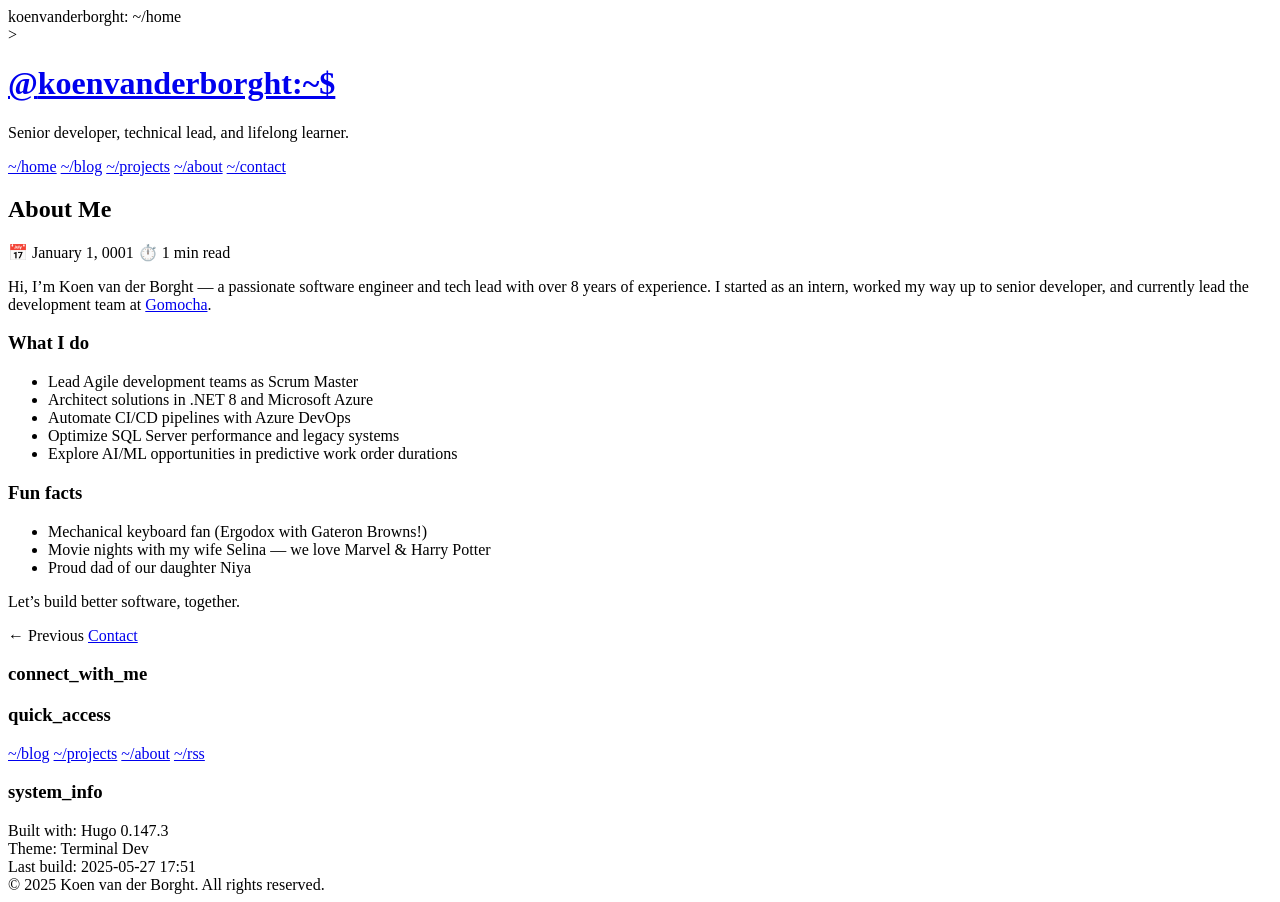
==== docs/about/index.html @ fac9dda0 "Started using my own terminal-dev theme in my hugo site." ====
<!DOCTYPE html>
<html lang="en">
<head>
    <meta charset="UTF-8">
<meta name="viewport" content="width=device-width, initial-scale=1.0">
<meta name="description" content="Senior developer, technical lead, and lifelong learner.">
<meta name="author" content="">


<meta property="og:type" content="article">
<meta property="og:url" content="https://KoenvanderBorght-Dev.github.io/about/">
<meta property="og:title" content="About Me | Koen van der Borght">
<meta property="og:description" content="Senior developer, technical lead, and lifelong learner.">


<meta property="twitter:card" content="summary_large_image">
<meta property="twitter:url" content="https://KoenvanderBorght-Dev.github.io/about/">
<meta property="twitter:title" content="About Me | Koen van der Borght">
<meta property="twitter:description" content="Senior developer, technical lead, and lifelong learner.">

<title>About Me | Koen van der Borght</title>


<link rel="icon" type="image/x-icon" href="/favicon.ico">


<link rel="preconnect" href="https://fonts.googleapis.com">
<link rel="preconnect" href="https://fonts.gstatic.com" crossorigin>
<link href="https://fonts.googleapis.com/css2?family=JetBrains+Mono:wght@300;400;500;600;700&display=swap" rel="stylesheet">



<link rel="stylesheet" href="https://KoenvanderBorght-Dev.github.io/main.667012a0ff3ccc89075d905281f6a022bd461cbce9c1d4cb90caf05ed3f51a40.css" integrity="sha256-ZnASoP88zIkHXZBSgfagIr1GHLzpwdTLkMrwXtP1GkA=">



<script type="application/ld+json">
{
    "@context": "https://schema.org",
    "@type": "BlogPosting",
    "name": "About Me",
    "headline": "About Me",
    "description": "Senior developer, technical lead, and lifelong learner.",
    "url": "https:\/\/KoenvanderBorght-Dev.github.io\/about\/",
    "author": {
        "@type": "Person",
        "name": ""
    },
    "datePublished": "0001-01-01T00:00:00Z",
    "dateModified": "0001-01-01T00:00:00Z"
}
</script>
</head>
<body>
    <div class="terminal-window">
        <div class="terminal-header">
            <div class="terminal-button btn-close"></div>
            <div class="terminal-button btn-minimize"></div>
            <div class="terminal-button btn-maximize"></div>
            <div class="terminal-title">koenvanderborght: ~/home</div>
        </div>

        <header class="header">
    <div class="logo-container">
        <div class="logo">></div>
        <h1 class="site-title">
            <a href="https://KoenvanderBorght-Dev.github.io/">
                <span class="accent">@</span>koenvanderborght<span class="accent">:~$</span>
            </a>
        </h1>
    </div>
    <p class="tagline">Senior developer, technical lead, and lifelong learner.</p>
    
    <nav class="nav">
        <a href="https://KoenvanderBorght-Dev.github.io/" class="nav-item ">~/home</a>
        <a href="/posts" class="nav-item ">~/blog</a>
        <a href="/projects" class="nav-item ">~/projects</a>
        <a href="/about" class="nav-item ">~/about</a>
        <a href="/contact" class="nav-item ">~/contact</a>
    </nav>
</header>

        <main class="main-content">
            
<article class="single-post">
    <header class="post-header">
        <h1 class="post-title">About Me</h1>
        <div class="post-meta">
            <span class="post-date">📅 January 1, 0001</span>
            <span class="post-reading-time">⏱️ 1 min read</span>
            
        </div>
        
    </header>
    
    <div class="post-content">
        <p>Hi, I’m Koen van der Borght — a passionate software engineer and tech lead with over 8 years of experience. I started as an intern, worked my way up to senior developer, and currently lead the development team at <a href="https://www.gomocha.com">Gomocha</a>.</p>
<h3 id="what-i-do">What I do</h3>
<ul>
<li>Lead Agile development teams as Scrum Master</li>
<li>Architect solutions in .NET 8 and Microsoft Azure</li>
<li>Automate CI/CD pipelines with Azure DevOps</li>
<li>Optimize SQL Server performance and legacy systems</li>
<li>Explore AI/ML opportunities in predictive work order durations</li>
</ul>
<h3 id="fun-facts">Fun facts</h3>
<ul>
<li>Mechanical keyboard fan (Ergodox with Gateron Browns!)</li>
<li>Movie nights with my wife Selina — we love Marvel &amp; Harry Potter</li>
<li>Proud dad of our daughter Niya</li>
</ul>
<p>Let’s build better software, together.</p>

    </div>
    
    <footer class="post-footer">
        <div class="post-nav">
            
            <div class="post-nav-item prev">
                <span class="post-nav-label">← Previous</span>
                <a href="https://KoenvanderBorght-Dev.github.io/contact/" class="post-nav-title">Contact</a>
            </div>
            
            
            
        </div>
    </footer>
</article>


            
        </main>


        <footer class="footer">
    <div class="footer-content">
        <div class="footer-section">
            <h3 class="footer-title">connect_with_me</h3>
            <div class="social-links">
                
                
                
                
            </div>
        </div>
        
        <div class="footer-section">
            <h3 class="footer-title">quick_access</h3>
            <div class="footer-links">
                <a href="/posts" class="footer-link">~/blog</a>
                <a href="/projects" class="footer-link">~/projects</a>
                <a href="/about" class="footer-link">~/about</a>
                <a href="/index.xml" class="footer-link">~/rss</a>
            </div>
        </div>
        
        <div class="footer-section">
            <h3 class="footer-title">system_info</h3>
            <div class="system-info">
                <div class="info-line">
                    <span class="info-label">Built with:</span>
                    <span class="info-value">Hugo 0.147.3</span>
                </div>
                <div class="info-line">
                    <span class="info-label">Theme:</span>
                    <span class="info-value">Terminal Dev</span>
                </div>
                <div class="info-line">
                    <span class="info-label">Last build:</span>
                    <span class="info-value">2025-05-27 17:51</span>
                </div>
            </div>
        </div>
    </div>
    
    <div class="footer-bottom">
        <div class="copyright">
            <span>© 2025 Koen van der Borght. All rights reserved.</span>
        </div>
    </div>
</footer>
    </div>

    
</body>
</html>
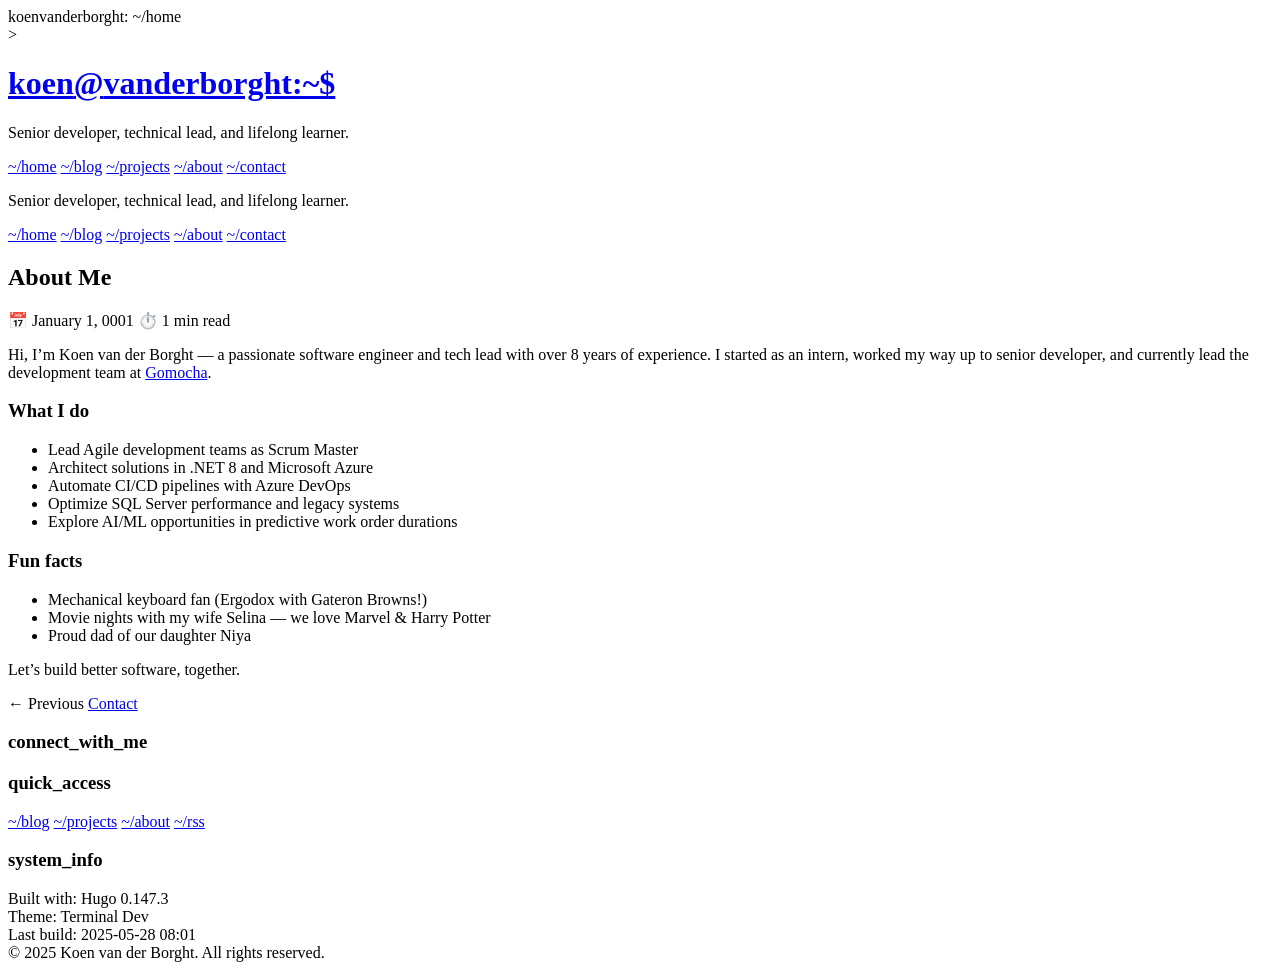
==== commit a4d85f83: "Updated logos, used new theme version with the adjusted header spacing." ====
--- a/docs/about/index.html
+++ b/docs/about/index.html
@@ -1,6 +1,6 @@
 <!DOCTYPE html>
 <html lang="en">
-<head>
+<head><script src="/livereload.js?mindelay=10&amp;v=2&amp;port=1313&amp;path=livereload" data-no-instant defer></script>
     <meta charset="UTF-8">
 <meta name="viewport" content="width=device-width, initial-scale=1.0">
 <meta name="description" content="Senior developer, technical lead, and lifelong learner.">
@@ -8,13 +8,13 @@
 
 
 <meta property="og:type" content="article">
-<meta property="og:url" content="https://KoenvanderBorght-Dev.github.io/about/">
+<meta property="og:url" content="http://localhost:1313/about/">
 <meta property="og:title" content="About Me | Koen van der Borght">
 <meta property="og:description" content="Senior developer, technical lead, and lifelong learner.">
 
 
 <meta property="twitter:card" content="summary_large_image">
-<meta property="twitter:url" content="https://KoenvanderBorght-Dev.github.io/about/">
+<meta property="twitter:url" content="http://localhost:1313/about/">
 <meta property="twitter:title" content="About Me | Koen van der Borght">
 <meta property="twitter:description" content="Senior developer, technical lead, and lifelong learner.">
 
@@ -30,7 +30,7 @@
 
 
 
-<link rel="stylesheet" href="https://KoenvanderBorght-Dev.github.io/main.667012a0ff3ccc89075d905281f6a022bd461cbce9c1d4cb90caf05ed3f51a40.css" integrity="sha256-ZnASoP88zIkHXZBSgfagIr1GHLzpwdTLkMrwXtP1GkA=">
+<link rel="stylesheet" href="http://localhost:1313/main.eb59c79e8561cc6eda03739839d04b5a5f5af3908e0c4e579319c4e1d4c982bc.css" integrity="sha256-61nHnoVhzG7aA3OYOdBLWl9a85CODE5XkxnE4dTJgrw=">
 
 
 
@@ -41,7 +41,7 @@
     "name": "About Me",
     "headline": "About Me",
     "description": "Senior developer, technical lead, and lifelong learner.",
-    "url": "https:\/\/KoenvanderBorght-Dev.github.io\/about\/",
+    "url": "http:\/\/localhost:1313\/about\/",
     "author": {
         "@type": "Person",
         "name": ""
@@ -64,15 +64,28 @@
     <div class="logo-container">
         <div class="logo">></div>
         <h1 class="site-title">
-            <a href="https://KoenvanderBorght-Dev.github.io/">
-                <span class="accent">@</span>koenvanderborght<span class="accent">:~$</span>
-            </a>
+            <a href="http://localhost:1313/">koen<span class="accent">@</span>vanderborght<span class="accent">:~$</span>
+</a>
         </h1>
+
+
+
+    </div>
+    <p class="tagline">Senior developer, technical lead, and lifelong learner.</p>
+
+    <nav class="nav">
+        <a href="http://localhost:1313/" class="nav-item ">~/home</a>
+        <a href="/%20posts" class="nav-item ">~/blog</a>
+        <a href="/%20projects" class="nav-item ">~/projects</a>
+        <a href="/%20about" class="nav-item ">~/about</a>
+        <a href="/%20contact" class="nav-item ">~/contact</a>
+    </nav>
+</header>
     </div>
     <p class="tagline">Senior developer, technical lead, and lifelong learner.</p>
     
     <nav class="nav">
-        <a href="https://KoenvanderBorght-Dev.github.io/" class="nav-item ">~/home</a>
+        <a href="http://localhost:1313/" class="nav-item ">~/home</a>
         <a href="/posts" class="nav-item ">~/blog</a>
         <a href="/projects" class="nav-item ">~/projects</a>
         <a href="/about" class="nav-item ">~/about</a>
@@ -118,7 +131,7 @@
             
             <div class="post-nav-item prev">
                 <span class="post-nav-label">← Previous</span>
-                <a href="https://KoenvanderBorght-Dev.github.io/contact/" class="post-nav-title">Contact</a>
+                <a href="http://localhost:1313/contact/" class="post-nav-title">Contact</a>
             </div>
             
             
@@ -167,7 +180,7 @@
                 </div>
                 <div class="info-line">
                     <span class="info-label">Last build:</span>
-                    <span class="info-value">2025-05-27 17:51</span>
+                    <span class="info-value">2025-05-28 08:01</span>
                 </div>
             </div>
         </div>
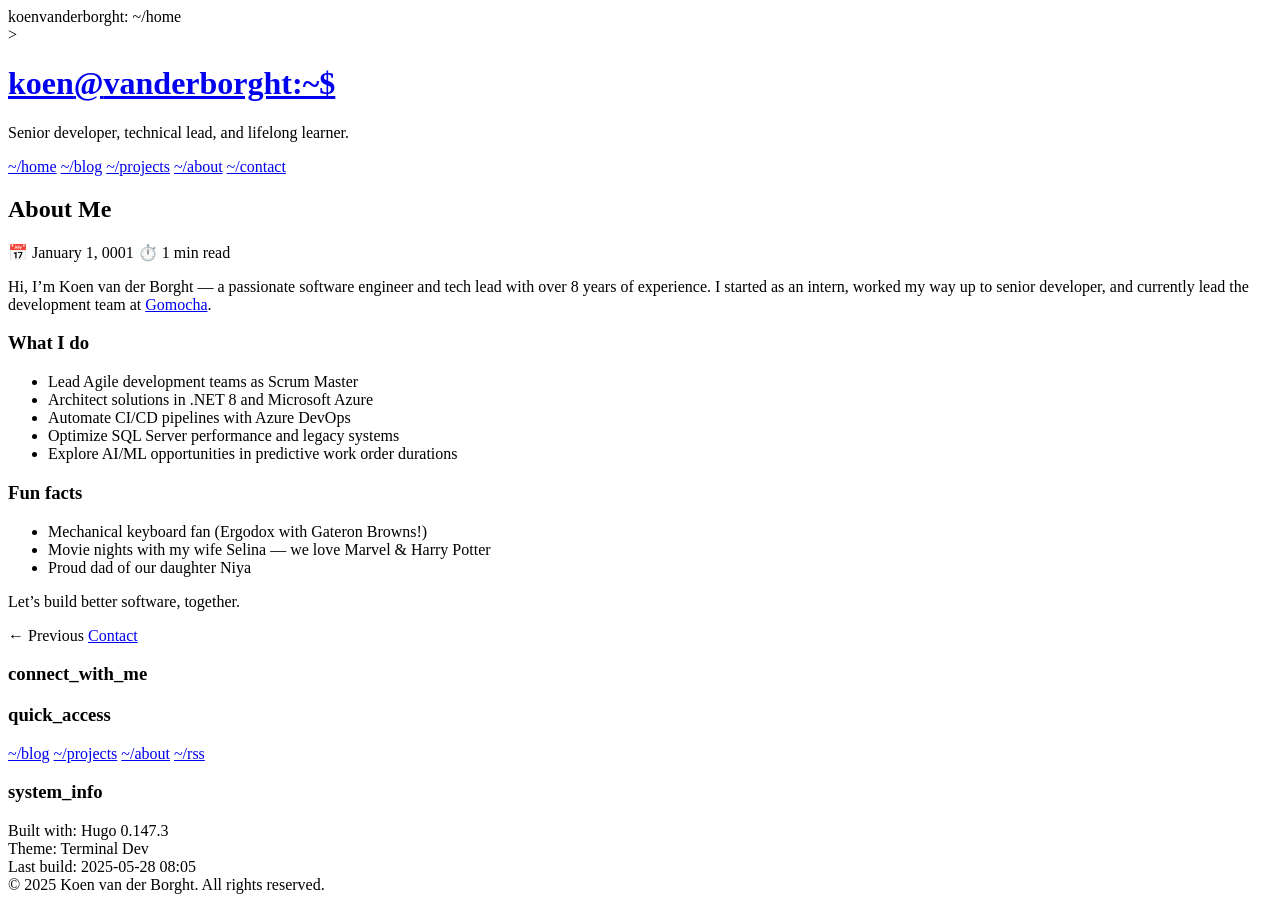
==== commit f4a186ee: "Oops, checked in local build instead of production build." ====
--- a/docs/about/index.html
+++ b/docs/about/index.html
@@ -1,6 +1,6 @@
 <!DOCTYPE html>
 <html lang="en">
-<head><script src="/livereload.js?mindelay=10&amp;v=2&amp;port=1313&amp;path=livereload" data-no-instant defer></script>
+<head>
     <meta charset="UTF-8">
 <meta name="viewport" content="width=device-width, initial-scale=1.0">
 <meta name="description" content="Senior developer, technical lead, and lifelong learner.">
@@ -8,13 +8,13 @@
 
 
 <meta property="og:type" content="article">
-<meta property="og:url" content="http://localhost:1313/about/">
+<meta property="og:url" content="https://KoenvanderBorght-Dev.github.io/about/">
 <meta property="og:title" content="About Me | Koen van der Borght">
 <meta property="og:description" content="Senior developer, technical lead, and lifelong learner.">
 
 
 <meta property="twitter:card" content="summary_large_image">
-<meta property="twitter:url" content="http://localhost:1313/about/">
+<meta property="twitter:url" content="https://KoenvanderBorght-Dev.github.io/about/">
 <meta property="twitter:title" content="About Me | Koen van der Borght">
 <meta property="twitter:description" content="Senior developer, technical lead, and lifelong learner.">
 
@@ -30,7 +30,7 @@
 
 
 
-<link rel="stylesheet" href="http://localhost:1313/main.eb59c79e8561cc6eda03739839d04b5a5f5af3908e0c4e579319c4e1d4c982bc.css" integrity="sha256-61nHnoVhzG7aA3OYOdBLWl9a85CODE5XkxnE4dTJgrw=">
+<link rel="stylesheet" href="https://KoenvanderBorght-Dev.github.io/main.eb59c79e8561cc6eda03739839d04b5a5f5af3908e0c4e579319c4e1d4c982bc.css" integrity="sha256-61nHnoVhzG7aA3OYOdBLWl9a85CODE5XkxnE4dTJgrw=">
 
 
 
@@ -41,7 +41,7 @@
     "name": "About Me",
     "headline": "About Me",
     "description": "Senior developer, technical lead, and lifelong learner.",
-    "url": "http:\/\/localhost:1313\/about\/",
+    "url": "https:\/\/KoenvanderBorght-Dev.github.io\/about\/",
     "author": {
         "@type": "Person",
         "name": ""
@@ -64,32 +64,18 @@
     <div class="logo-container">
         <div class="logo">></div>
         <h1 class="site-title">
-            <a href="http://localhost:1313/">koen<span class="accent">@</span>vanderborght<span class="accent">:~$</span>
-</a>
+            <a href="https://KoenvanderBorght-Dev.github.io/">koen<span class="accent">@</span>vanderborght<span class="accent">:~$</span>
+            </a>
         </h1>
-
-
-
     </div>
     <p class="tagline">Senior developer, technical lead, and lifelong learner.</p>
 
     <nav class="nav">
-        <a href="http://localhost:1313/" class="nav-item ">~/home</a>
+        <a href="https://KoenvanderBorght-Dev.github.io/" class="nav-item ">~/home</a>
         <a href="/%20posts" class="nav-item ">~/blog</a>
         <a href="/%20projects" class="nav-item ">~/projects</a>
         <a href="/%20about" class="nav-item ">~/about</a>
         <a href="/%20contact" class="nav-item ">~/contact</a>
-    </nav>
-</header>
-    </div>
-    <p class="tagline">Senior developer, technical lead, and lifelong learner.</p>
-    
-    <nav class="nav">
-        <a href="http://localhost:1313/" class="nav-item ">~/home</a>
-        <a href="/posts" class="nav-item ">~/blog</a>
-        <a href="/projects" class="nav-item ">~/projects</a>
-        <a href="/about" class="nav-item ">~/about</a>
-        <a href="/contact" class="nav-item ">~/contact</a>
     </nav>
 </header>
 
@@ -131,7 +117,7 @@
             
             <div class="post-nav-item prev">
                 <span class="post-nav-label">← Previous</span>
-                <a href="http://localhost:1313/contact/" class="post-nav-title">Contact</a>
+                <a href="https://KoenvanderBorght-Dev.github.io/contact/" class="post-nav-title">Contact</a>
             </div>
             
             
@@ -180,7 +166,7 @@
                 </div>
                 <div class="info-line">
                     <span class="info-label">Last build:</span>
-                    <span class="info-value">2025-05-28 08:01</span>
+                    <span class="info-value">2025-05-28 08:05</span>
                 </div>
             </div>
         </div>
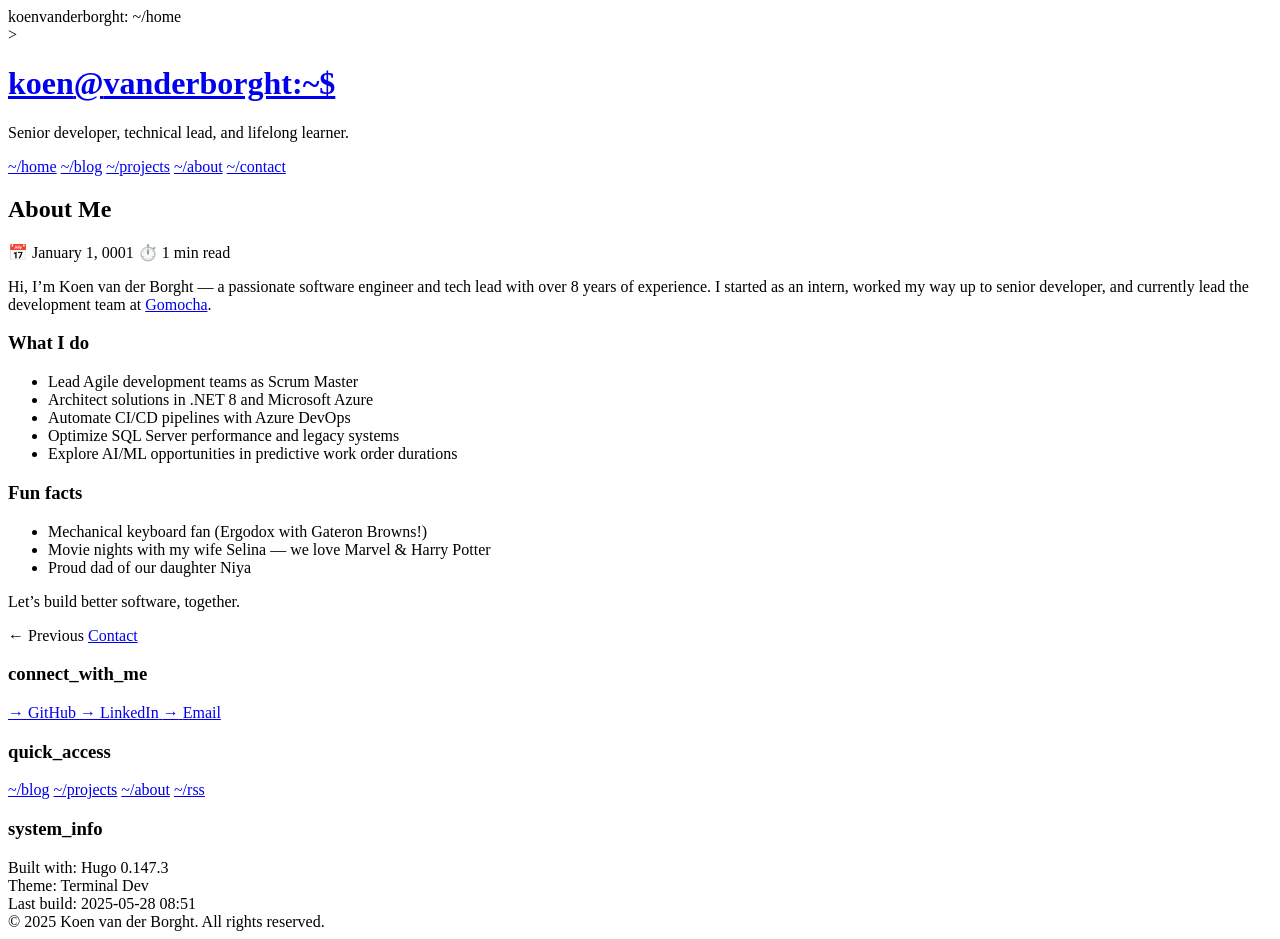
==== commit 4bd70bef: "Added social links" ====
--- a/docs/about/index.html
+++ b/docs/about/index.html
@@ -137,8 +137,23 @@
             <h3 class="footer-title">connect_with_me</h3>
             <div class="social-links">
                 
-                
-                
+                <a href="https://github.com/KoenvanderBorght-Dev/" class="social-link" target="_blank" rel="noopener">
+                    <span class="social-icon">→</span>
+                    <span>GitHub</span>
+                </a>
+                
+                
+                <a href="https://www.linkedin.com/in/koen-van-der-borght-tilburg/" class="social-link" target="_blank" rel="noopener">
+                    <span class="social-icon">→</span>
+                    <span>LinkedIn</span>
+                </a>
+                
+                
+                
+                <a href="mailto:koenvanderborght@outlook.com" class="social-link">
+                    <span class="social-icon">→</span>
+                    <span>Email</span>
+                </a>
                 
             </div>
         </div>
@@ -166,7 +181,7 @@
                 </div>
                 <div class="info-line">
                     <span class="info-label">Last build:</span>
-                    <span class="info-value">2025-05-28 08:05</span>
+                    <span class="info-value">2025-05-28 08:51</span>
                 </div>
             </div>
         </div>
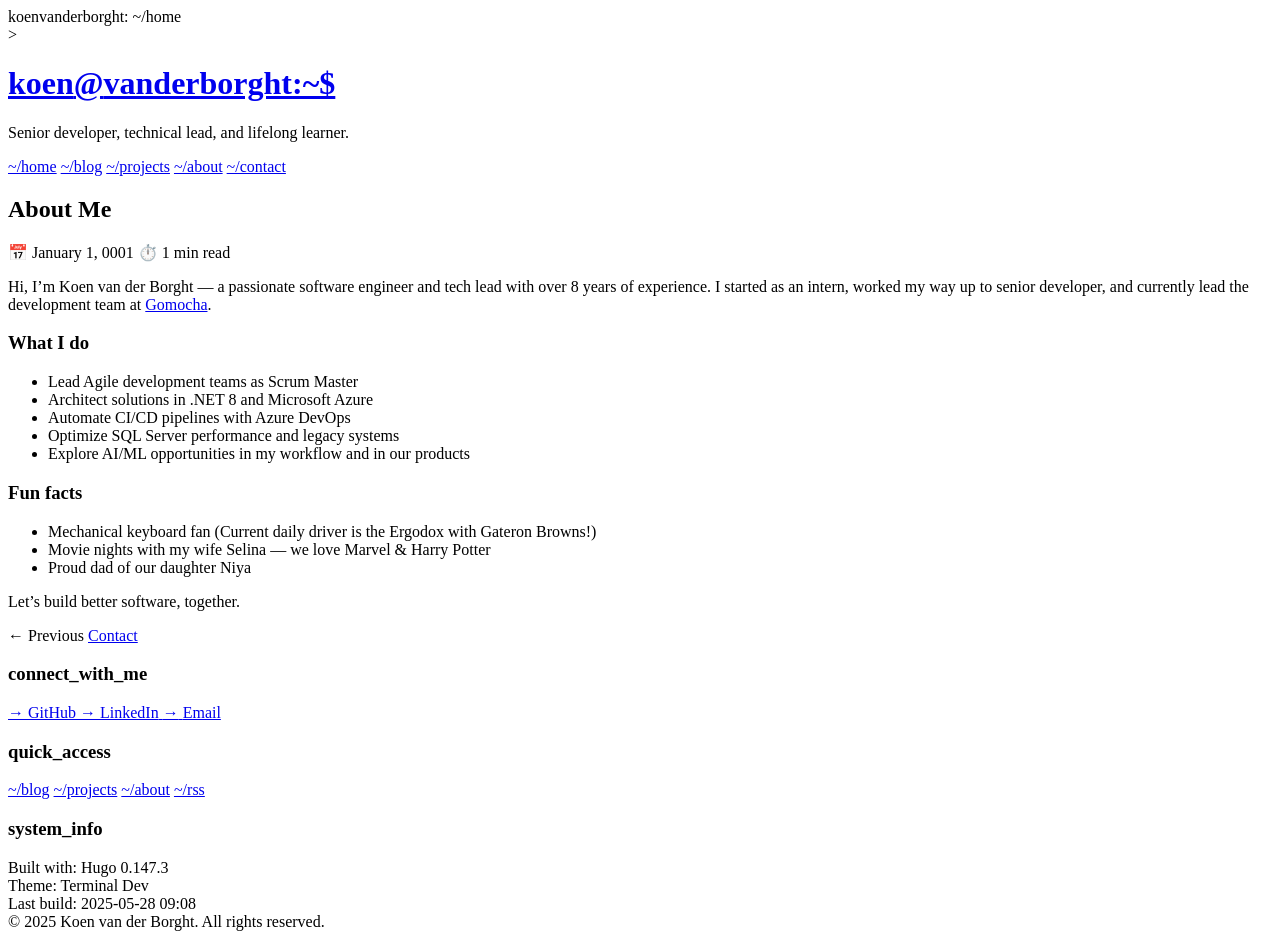
==== commit b106e0a3: "Added dotnet 8 migration project and adjusted the about page." ====
--- a/docs/about/index.html
+++ b/docs/about/index.html
@@ -72,10 +72,10 @@
 
     <nav class="nav">
         <a href="https://KoenvanderBorght-Dev.github.io/" class="nav-item ">~/home</a>
-        <a href="/%20posts" class="nav-item ">~/blog</a>
-        <a href="/%20projects" class="nav-item ">~/projects</a>
-        <a href="/%20about" class="nav-item ">~/about</a>
-        <a href="/%20contact" class="nav-item ">~/contact</a>
+        <a href="/posts" class="nav-item ">~/blog</a>
+        <a href="/projects" class="nav-item ">~/projects</a>
+        <a href="/about" class="nav-item ">~/about</a>
+        <a href="/contact" class="nav-item ">~/contact</a>
     </nav>
 </header>
 
@@ -100,11 +100,11 @@
 <li>Architect solutions in .NET 8 and Microsoft Azure</li>
 <li>Automate CI/CD pipelines with Azure DevOps</li>
 <li>Optimize SQL Server performance and legacy systems</li>
-<li>Explore AI/ML opportunities in predictive work order durations</li>
+<li>Explore AI/ML opportunities in my workflow and in our products</li>
 </ul>
 <h3 id="fun-facts">Fun facts</h3>
 <ul>
-<li>Mechanical keyboard fan (Ergodox with Gateron Browns!)</li>
+<li>Mechanical keyboard fan (Current daily driver is the Ergodox with Gateron Browns!)</li>
 <li>Movie nights with my wife Selina — we love Marvel &amp; Harry Potter</li>
 <li>Proud dad of our daughter Niya</li>
 </ul>
@@ -181,7 +181,7 @@
                 </div>
                 <div class="info-line">
                     <span class="info-label">Last build:</span>
-                    <span class="info-value">2025-05-28 08:51</span>
+                    <span class="info-value">2025-05-28 09:08</span>
                 </div>
             </div>
         </div>
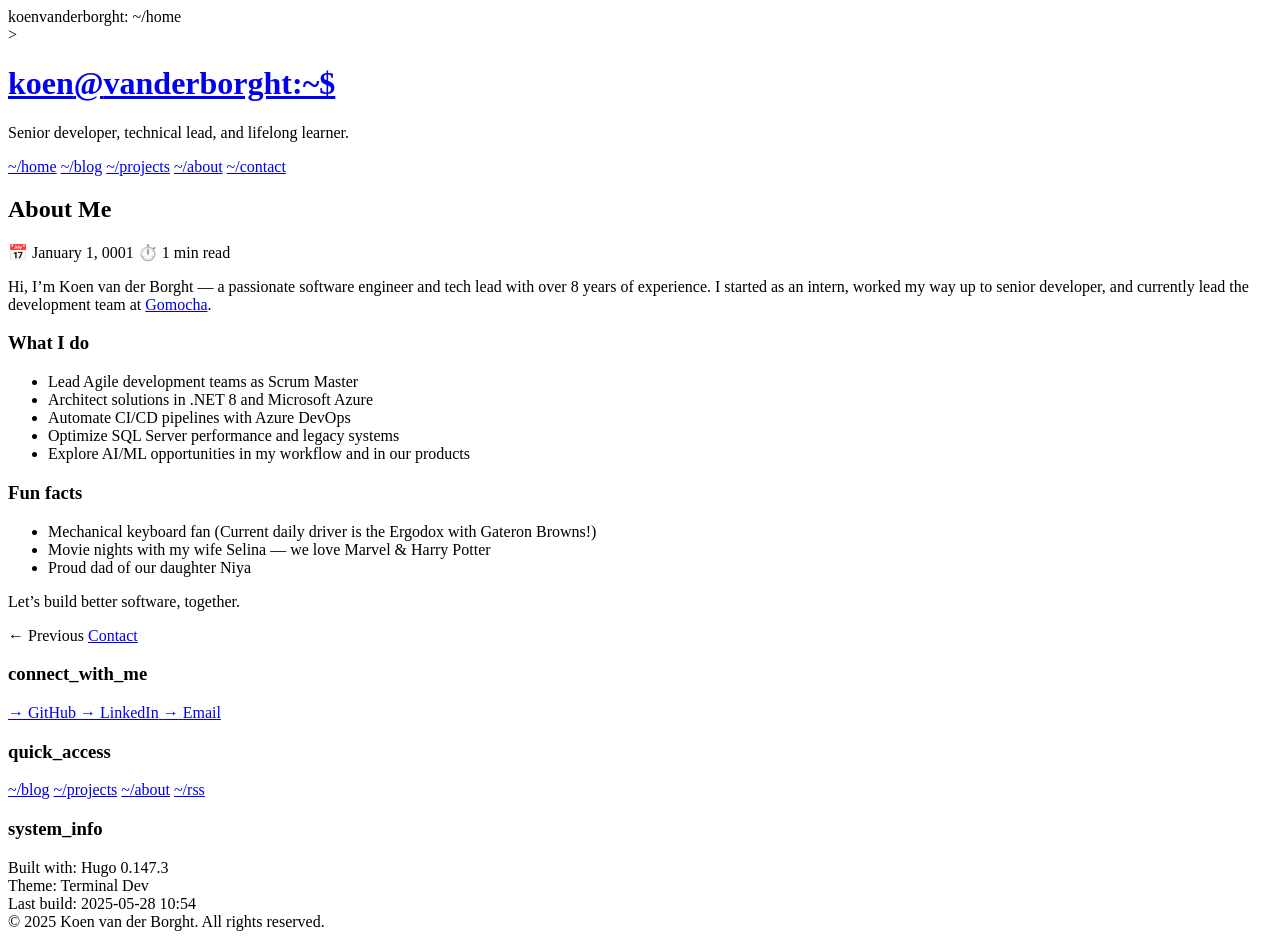
==== commit 96141791: "Added prompt engineering cheat sheet" ====
--- a/docs/about/index.html
+++ b/docs/about/index.html
@@ -30,7 +30,7 @@
 
 
 
-<link rel="stylesheet" href="https://KoenvanderBorght-Dev.github.io/main.eb59c79e8561cc6eda03739839d04b5a5f5af3908e0c4e579319c4e1d4c982bc.css" integrity="sha256-61nHnoVhzG7aA3OYOdBLWl9a85CODE5XkxnE4dTJgrw=">
+<link rel="stylesheet" href="https://KoenvanderBorght-Dev.github.io/main.b0d7acb974239448a580c8c9d8e1f2c9061b23ff14457833d101771b689d0800.css" integrity="sha256-sNesuXQjlEilgMjJ2OHyyQYbI/8URXgz0QF3G2idCAA=">
 
 
 
@@ -84,6 +84,7 @@
 <article class="single-post">
     <header class="post-header">
         <h1 class="post-title">About Me</h1>
+        
         <div class="post-meta">
             <span class="post-date">📅 January 1, 0001</span>
             <span class="post-reading-time">⏱️ 1 min read</span>
@@ -181,7 +182,7 @@
                 </div>
                 <div class="info-line">
                     <span class="info-label">Last build:</span>
-                    <span class="info-value">2025-05-28 09:08</span>
+                    <span class="info-value">2025-05-28 10:54</span>
                 </div>
             </div>
         </div>
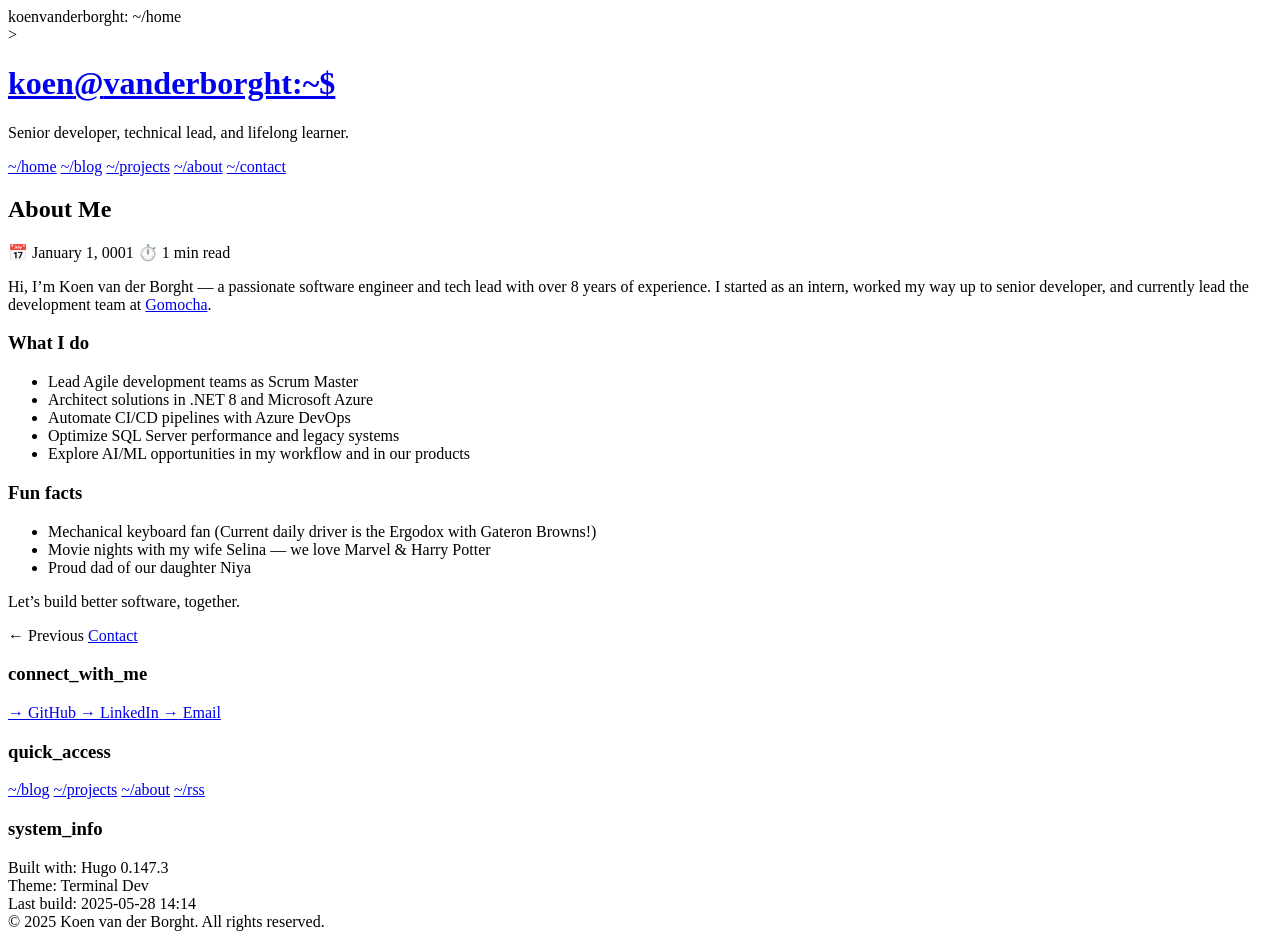
==== commit fb90f6f5: "Updated website to use latest version of terminal-dev theme" ====
--- a/docs/about/index.html
+++ b/docs/about/index.html
@@ -30,7 +30,7 @@
 
 
 
-<link rel="stylesheet" href="https://KoenvanderBorght-Dev.github.io/main.b0d7acb974239448a580c8c9d8e1f2c9061b23ff14457833d101771b689d0800.css" integrity="sha256-sNesuXQjlEilgMjJ2OHyyQYbI/8URXgz0QF3G2idCAA=">
+<link rel="stylesheet" href="https://KoenvanderBorght-Dev.github.io/main.1638b37095c3e0f9d9770b702a2980db28795a043820ce8ec7303a0ab011c9a1.css" integrity="sha256-FjizcJXD4PnZdwtwKimA2yh5WgQ4IM6OxzA6CrARyaE=">
 
 
 
@@ -158,17 +158,17 @@
                 
             </div>
         </div>
-        
+
         <div class="footer-section">
             <h3 class="footer-title">quick_access</h3>
             <div class="footer-links">
-                <a href="/posts" class="footer-link">~/blog</a>
-                <a href="/projects" class="footer-link">~/projects</a>
-                <a href="/about" class="footer-link">~/about</a>
-                <a href="/index.xml" class="footer-link">~/rss</a>
-            </div>
-        </div>
-        
+                <a href="/%20posts" class="footer-link">~/blog</a>
+                <a href="/%20projects" class="footer-link">~/projects</a>
+                <a href="/%20about" class="footer-link">~/about</a>
+                <a href="/%20index.xml" class="footer-link">~/rss</a>
+            </div>
+        </div>
+
         <div class="footer-section">
             <h3 class="footer-title">system_info</h3>
             <div class="system-info">
@@ -182,18 +182,50 @@
                 </div>
                 <div class="info-line">
                     <span class="info-label">Last build:</span>
-                    <span class="info-value">2025-05-28 10:54</span>
+                    <span class="info-value">2025-05-28 14:14</span>
                 </div>
             </div>
         </div>
     </div>
-    
+
     <div class="footer-bottom">
         <div class="copyright">
             <span>© 2025 Koen van der Borght. All rights reserved.</span>
         </div>
     </div>
 </footer>
+<script>
+    const themeToggle = document.getElementById('theme-toggle');
+    const root = document.documentElement;
+     
+    
+    const savedTheme = localStorage.getItem('theme');
+    if (savedTheme === 'light') {
+        root.classList.add('light-mode');
+        root.classList.remove('dark-mode');
+    } else if (savedTheme === 'dark') {
+        root.classList.add('dark-mode');
+        root.classList.remove('light-mode');
+    }
+
+    
+    themeToggle.addEventListener('click', () => {
+        if (root.classList.contains('light-mode')) {
+            root.classList.remove('light-mode');
+            root.classList.add('dark-mode');
+            localStorage.setItem('theme', 'dark');
+        } else if (root.classList.contains('dark-mode')) {
+            root.classList.remove('dark-mode');
+            root.classList.remove('light-mode'); 
+            localStorage.removeItem('theme');
+        } else {
+            root.classList.add('light-mode');
+            root.classList.remove('dark-mode');
+            localStorage.setItem('theme', 'light');
+        }
+    });
+
+</script>
     </div>
 
     
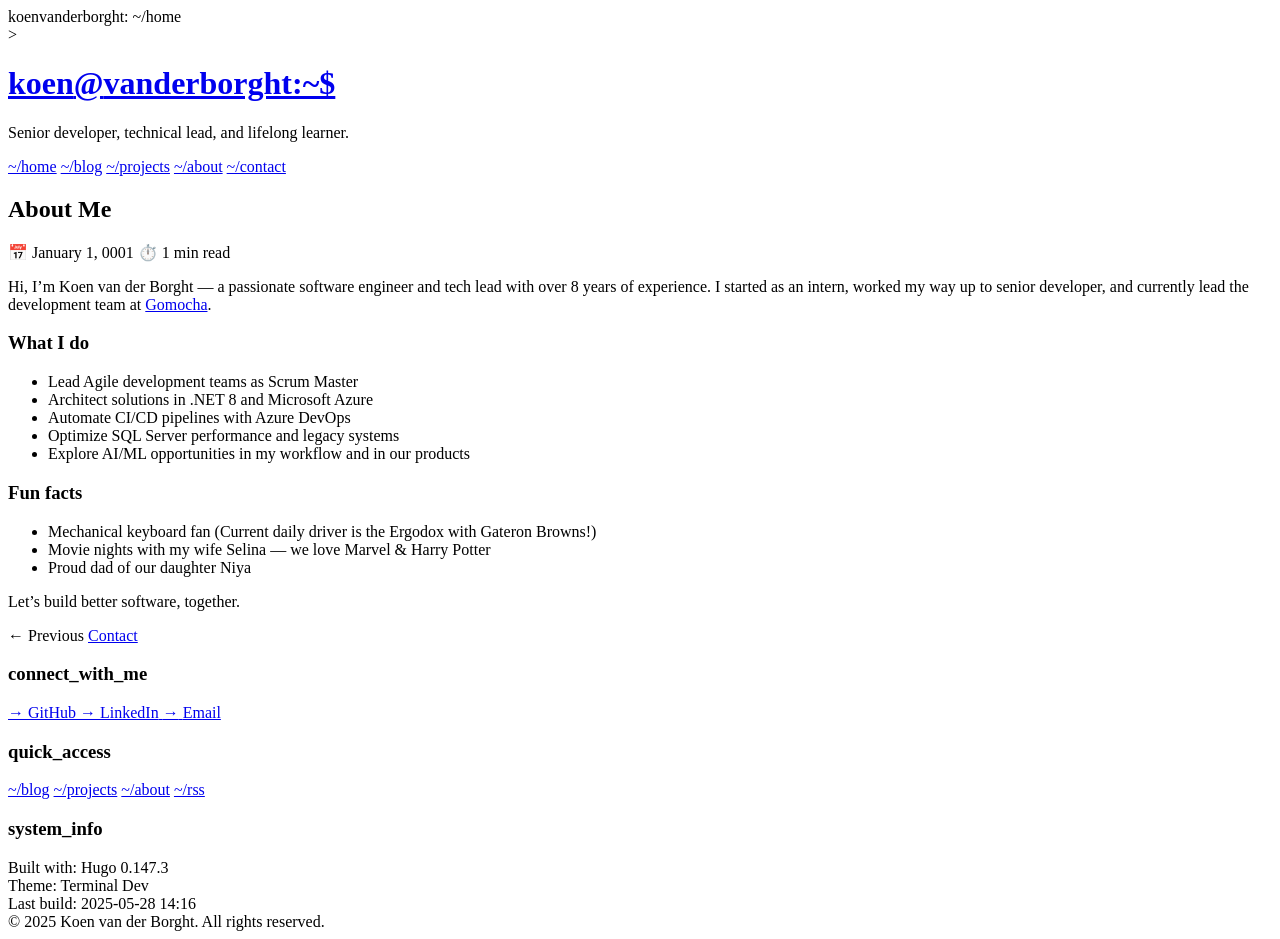
==== commit 120c662d: "Removed unused main css files, have to figure out how to properly ignore those or how to clean the b" ====
--- a/docs/about/index.html
+++ b/docs/about/index.html
@@ -182,7 +182,7 @@
                 </div>
                 <div class="info-line">
                     <span class="info-label">Last build:</span>
-                    <span class="info-value">2025-05-28 14:14</span>
+                    <span class="info-value">2025-05-28 14:16</span>
                 </div>
             </div>
         </div>
